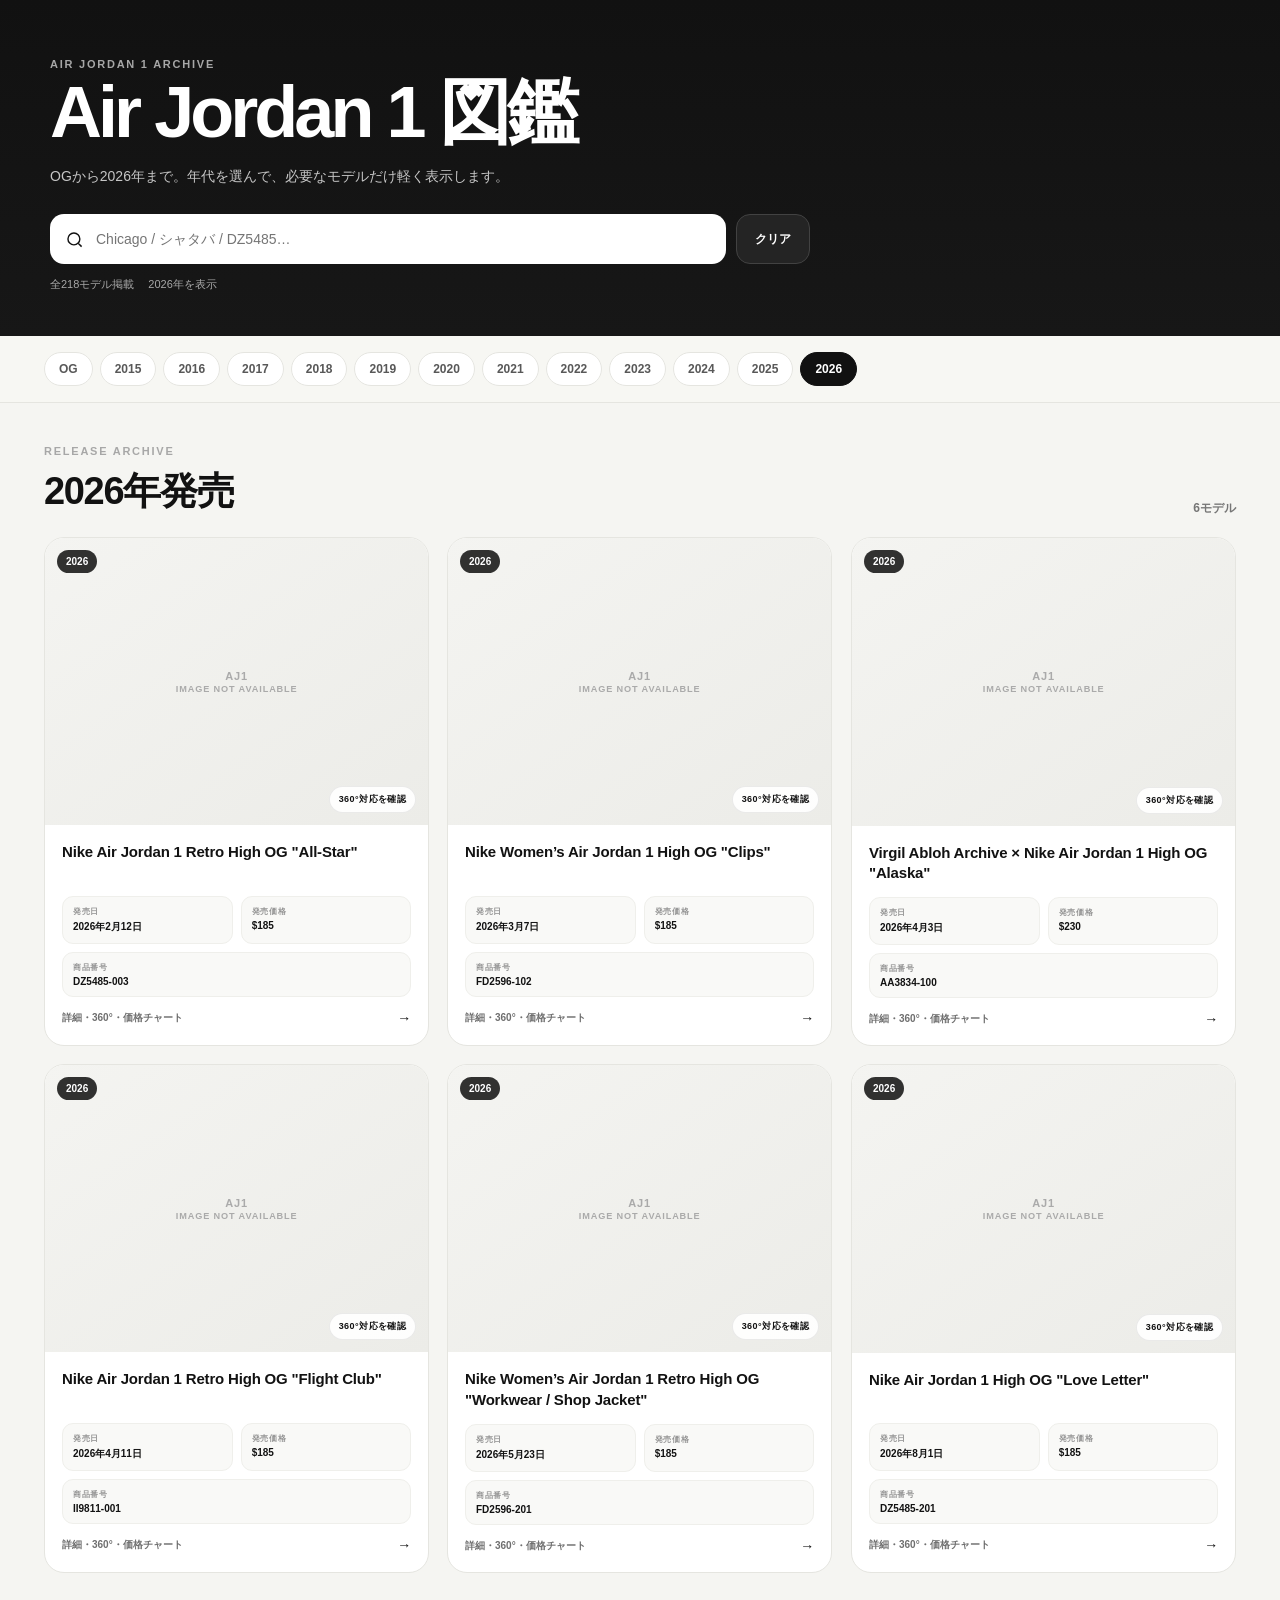
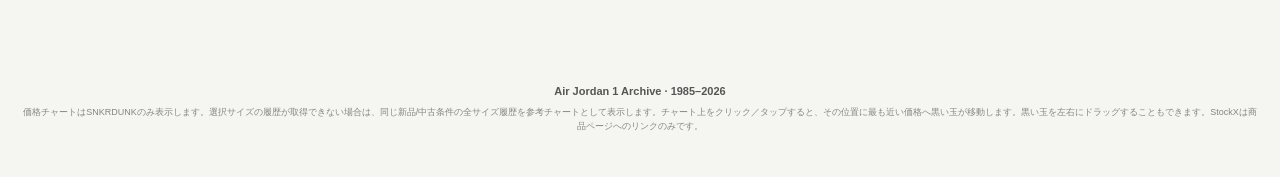
==== snker.html @ d8d4a109 "Add files via upload" ====
<!DOCTYPE html>
<html lang="ja">
<head>
  <meta charset="utf-8">
  <meta name="viewport" content="width=device-width, initial-scale=1">
  <meta name="description" content="Air Jordan 1を発売年代順に探せるスニーカー図鑑。360°ビューとSNKRDUNK価格チャートに対応。">
  <title>Air Jordan 1 Archive</title>
  <link rel="preconnect" href="https://images.stockx.com">
  <link rel="preconnect" href="https://cdn.snkrdunk.com">
  <link rel="stylesheet" href="snker.css?v=22">
  <script src="snker.js?v=22" defer></script>
</head>
<body>
  <header class="site-header">
    <div class="hero-inner">
      <p class="eyebrow">AIR JORDAN 1 ARCHIVE</p>
      <h1>Air Jordan 1 図鑑</h1>
      <p class="hero-copy">OGから2026年まで。年代を選んで、必要なモデルだけ軽く表示します。</p>
      <div class="search-row">
        <label class="search-box">
          <span class="sr-only">モデル名・カラー・商品番号を検索</span>
          <svg viewBox="0 0 24 24" aria-hidden="true"><path d="m21 21-4.35-4.35m2.1-5.4a7.5 7.5 0 1 1-15 0 7.5 7.5 0 0 1 15 0Z"/></svg>
          <input id="searchInput" type="search" autocomplete="off" placeholder="Chicago / シャタバ / DZ5485…">
        </label>
        <button id="clearBtn" class="clear-btn" type="button">クリア</button>
      </div>
      <div class="hero-status">
        <span id="resultCount">データを読み込み中…</span>
        <span id="modeLabel">2026年を表示</span>
      </div>
    </div>
  </header>

  <nav class="year-nav" aria-label="発売年代">
    <div id="yearNav" class="year-nav-inner"></div>
  </nav>

  <main class="archive-main">
    <section class="section-head">
      <div>
        <p class="section-kicker">RELEASE ARCHIVE</p>
        <h2 id="sectionTitle">2026年発売</h2>
      </div>
      <p id="sectionCount" class="section-count"></p>
    </section>

    <div id="loadingState" class="state-card">スニーカーデータを読み込んでいます…</div>
    <div id="emptyState" class="state-card" hidden>該当するモデルがありません。</div>
    <div id="sneakerGrid" class="sneaker-grid" aria-live="polite"></div>
  </main>

  <button id="scrollTopBtn" class="scroll-top" type="button" aria-label="ページ上部へ戻る">↑</button>

  <dialog id="detailDialog" class="detail-dialog">
    <div class="dialog-shell">
      <button id="closeDialogBtn" class="dialog-close" type="button" aria-label="閉じる">×</button>
      <div id="detailContent"></div>
    </div>
  </dialog>

  <footer class="site-footer">
    <p>Air Jordan 1 Archive · 1985–2026</p>
    <small>価格チャートはSNKRDUNKのみ表示します。選択サイズの履歴が取得できない場合は、同じ新品/中古条件の全サイズ履歴を参考チャートとして表示します。チャート上をクリック／タップすると、その位置に最も近い価格へ黒い玉が移動します。黒い玉を左右にドラッグすることもできます。StockXは商品ページへのリンクのみです。</small>
  </footer>
</body>
</html>
---- snker.css ----
:root{
  --bg:#f5f5f2;--surface:#fff;--surface-2:#f9f9f7;--text:#121212;--muted:#767676;
  --line:#e5e5e0;--strong:#191919;--stockx:#066b3b;--snkr:#111111;--shadow:0 18px 46px rgba(0,0,0,.08);
  --nav-h:66px;--radius:20px;
}
*{box-sizing:border-box}
html{scroll-behavior:smooth;background:var(--bg)}
body{margin:0;background:var(--bg);color:var(--text);font-family:Inter,"Helvetica Neue",Arial,"Noto Sans JP",sans-serif;-webkit-font-smoothing:antialiased}
button,input,select{font:inherit}
button,a{-webkit-tap-highlight-color:transparent}
a{color:inherit}
.sr-only{position:absolute;width:1px;height:1px;padding:0;margin:-1px;overflow:hidden;clip:rect(0,0,0,0);white-space:nowrap;border:0}
.site-header{background:linear-gradient(180deg,#111 0%,#171717 100%);color:#fff;padding:58px 24px 44px}
.hero-inner{max-width:1180px;margin:auto}
.eyebrow,.section-kicker{margin:0 0 9px;font-size:11px;font-weight:900;letter-spacing:.16em;color:#a7a7a7}
h1{margin:0;font-size:clamp(36px,6vw,72px);line-height:.94;letter-spacing:-.055em}
.hero-copy{margin:18px 0 26px;max-width:700px;color:#c6c6c6;line-height:1.7;font-size:14px}
.search-row{display:flex;gap:10px;max-width:760px}
.search-box{height:50px;flex:1;display:flex;align-items:center;gap:10px;padding:0 15px;background:#fff;border-radius:14px;color:#111}
.search-box svg{width:19px;height:19px;fill:none;stroke:currentColor;stroke-width:1.8;flex:none}
.search-box input{width:100%;border:0;outline:0;background:transparent;font-size:14px}
.clear-btn{border:1px solid #424242;background:#242424;color:#fff;border-radius:14px;padding:0 18px;font-size:12px;font-weight:800;cursor:pointer}
.hero-status{margin-top:13px;display:flex;gap:14px;flex-wrap:wrap;color:#a8a8a8;font-size:11px}
.year-nav{position:sticky;top:0;z-index:100;background:rgba(247,247,244,.92);backdrop-filter:blur(18px);-webkit-backdrop-filter:blur(18px);border-bottom:1px solid var(--line)}
.year-nav-inner{max-width:1240px;height:var(--nav-h);margin:auto;padding:0 24px;display:flex;align-items:center;gap:7px;overflow-x:auto;scrollbar-width:none}
.year-nav-inner::-webkit-scrollbar{display:none}
.year-btn{flex:none;border:1px solid var(--line);background:#fff;border-radius:999px;padding:9px 14px;font-size:12px;font-weight:850;color:#585858;cursor:pointer;transition:.18s ease}
.year-btn:hover{transform:translateY(-1px);border-color:#bcbcbc;color:#111}
.year-btn.active{background:#111;color:#fff;border-color:#111}
.archive-main{max-width:1240px;margin:auto;padding:42px 24px 80px;min-height:70vh}
.section-head{display:flex;align-items:end;justify-content:space-between;gap:16px;margin-bottom:20px}
.section-head h2{margin:0;font-size:clamp(25px,4vw,38px);letter-spacing:-.035em}
.section-count{margin:0;color:var(--muted);font-size:12px;font-weight:800}
.sneaker-grid{display:grid;grid-template-columns:repeat(3,minmax(0,1fr));gap:18px}
.sneaker-card{min-width:0;background:var(--surface);border:1px solid var(--line);border-radius:var(--radius);overflow:hidden;cursor:pointer;transition:transform .2s ease,box-shadow .2s ease,border-color .2s ease;content-visibility:auto;contain-intrinsic-size:430px}
.sneaker-card:hover{transform:translateY(-3px);box-shadow:var(--shadow);border-color:#d1d1cc}
.card-image-wrap{position:relative;aspect-ratio:4/3;background:linear-gradient(145deg,#f4f4f1,#ecece8);display:grid;place-items:center;overflow:hidden}
.card-image{width:100%;height:100%;object-fit:contain;padding:18px;display:block;transition:transform .25s ease}
.sneaker-card:hover .card-image{transform:scale(1.025)}
.image-placeholder{width:100%;height:100%;display:grid;place-items:center;color:#aaa;font-weight:900;letter-spacing:.08em;font-size:11px;text-align:center}
.card-year{position:absolute;top:12px;left:12px;padding:6px 9px;border-radius:999px;background:rgba(17,17,17,.86);color:#fff;font-size:10px;font-weight:900;backdrop-filter:blur(8px)}
.card-360{position:absolute;right:12px;bottom:12px;padding:6px 9px;border-radius:999px;background:rgba(255,255,255,.9);border:1px solid rgba(0,0,0,.08);font-size:9px;font-weight:900;letter-spacing:.05em}
.card-body{padding:17px 17px 18px}
.card-title{margin:0;min-height:2.65em;font-size:15px;line-height:1.35;letter-spacing:-.012em}
.card-meta{margin-top:14px;display:grid;grid-template-columns:1fr 1fr;gap:8px}
.card-meta-item{min-width:0;background:var(--surface-2);border:1px solid #efefeb;border-radius:11px;padding:9px 10px}
.card-meta-label{display:block;margin-bottom:3px;color:#939393;font-size:8px;font-weight:900;letter-spacing:.08em}
.card-meta-value{display:block;font-size:10px;font-weight:850;white-space:nowrap;overflow:hidden;text-overflow:ellipsis}
.card-sku{grid-column:1/-1}
.card-open{margin-top:13px;display:flex;align-items:center;justify-content:space-between;color:#6f6f6f;font-size:10px;font-weight:800}
.card-open::after{content:'→';font-size:14px;color:#111}
.state-card{border:1px dashed #cfcfca;border-radius:18px;background:rgba(255,255,255,.55);padding:42px 20px;text-align:center;color:#777;font-size:13px}
.scroll-top{position:fixed;right:22px;bottom:22px;width:46px;height:46px;border:0;border-radius:50%;background:#111;color:#fff;box-shadow:0 10px 28px rgba(0,0,0,.2);display:none;place-items:center;z-index:90;cursor:pointer}
.scroll-top.show{display:grid}
.site-footer{text-align:center;padding:32px 20px 44px;color:#858585;font-size:11px}
.site-footer p{margin:0 0 8px;color:#555;font-weight:800}.site-footer small{font-size:9px}
.detail-dialog{width:min(1160px,calc(100% - 28px));max-width:none;max-height:calc(100vh - 28px);padding:0;border:0;border-radius:24px;background:transparent;overflow:visible}
.detail-dialog::backdrop{background:rgba(0,0,0,.68);backdrop-filter:blur(5px)}
.dialog-shell{position:relative;max-height:calc(100vh - 28px);overflow:auto;background:#f7f7f4;border-radius:24px;box-shadow:0 26px 80px rgba(0,0,0,.38)}
.dialog-close{position:sticky;float:right;top:14px;right:14px;z-index:5;width:40px;height:40px;border:1px solid #ddd;background:rgba(255,255,255,.92);border-radius:50%;font-size:25px;line-height:1;cursor:pointer;box-shadow:0 5px 18px rgba(0,0,0,.08)}
.detail-grid{display:grid;grid-template-columns:minmax(0,1.05fr) minmax(360px,.95fr);gap:0;min-height:650px}
.detail-media{padding:34px;background:#ecece8;display:flex;flex-direction:column;gap:14px;min-width:0}
.detail-info{padding:40px 34px 34px;min-width:0;background:#fff}
.viewer-stage{position:relative;flex:1;min-height:420px;display:grid;place-items:center;background:#f5f5f1;border:1px solid #deded9;border-radius:20px;overflow:hidden;touch-action:pan-y}
.viewer-stage.has-360{cursor:grab}.viewer-stage.has-360:active{cursor:grabbing}
.viewer-image{width:100%;height:100%;max-height:560px;object-fit:contain;padding:22px;user-select:none;-webkit-user-drag:none}
.viewer-badge{position:absolute;left:14px;top:14px;background:#111;color:#fff;border-radius:999px;padding:7px 10px;font-size:9px;font-weight:900;letter-spacing:.08em}
.viewer-help{position:absolute;left:14px;bottom:14px;background:rgba(255,255,255,.9);border-radius:999px;padding:7px 10px;font-size:9px;font-weight:800;color:#555}
.viewer-count{position:absolute;right:14px;bottom:14px;background:rgba(17,17,17,.86);color:#fff;border-radius:999px;padding:7px 10px;font-size:9px;font-weight:900}
.viewer-arrow{position:absolute;top:50%;transform:translateY(-50%);width:42px;height:42px;border:1px solid #ddd;background:rgba(255,255,255,.9);border-radius:50%;font-size:25px;cursor:pointer}.viewer-prev{left:12px}.viewer-next{right:12px}
.viewer-actions{display:flex;gap:9px;flex-wrap:wrap}
.viewer-status{display:flex;align-items:center;color:#707070;font-size:10px;font-weight:750}
.detail-eyebrow{margin:0 0 9px;color:#999;font-size:10px;font-weight:900;letter-spacing:.13em}
.detail-title{margin:0;font-size:clamp(25px,3.3vw,42px);line-height:1.05;letter-spacing:-.045em}
.detail-meta{margin:22px 0;display:grid;grid-template-columns:repeat(3,1fr);gap:8px}
.detail-meta-item{border:1px solid var(--line);border-radius:13px;padding:11px;background:#fafaf8;min-width:0}
.detail-meta-item span{display:block;color:#8d8d8d;font-size:8px;font-weight:900;letter-spacing:.08em;margin-bottom:4px}.detail-meta-item strong{display:block;font-size:11px;line-height:1.35;word-break:break-word}
.market-section{margin-top:18px;border:1px solid var(--line);border-radius:16px;background:#fafaf8;overflow:hidden}
.market-section>summary{cursor:pointer;list-style:none;padding:14px 15px;font-size:12px;font-weight:900;display:flex;justify-content:space-between;align-items:center}.market-section>summary::-webkit-details-marker{display:none}.market-section>summary::after{content:'＋';font-size:18px;color:#777}.market-section[open]>summary::after{content:'−'}
.market-inner{padding:0 12px 12px}.market-note{margin:0 0 10px;color:#888;font-size:9px;line-height:1.55}
.market-grid{display:grid;grid-template-columns:1fr;gap:9px}.market-source{border:1px solid #e1e1dd;border-radius:13px;background:#fff;padding:11px;min-width:0}
.market-source-head{display:flex;align-items:center;justify-content:space-between;gap:8px;margin-bottom:9px}.market-source-head strong{font-size:12px}.market-stockx .market-source-head strong{color:var(--stockx)}.market-snkr .market-source-head strong{color:var(--snkr)}
.market-status{font-size:8px;font-weight:900;color:#888;background:#f1f1ef;padding:4px 7px;border-radius:999px}.market-status.ok{background:#e6f5ed;color:#176846}.market-status.warn{background:#fff3d5;color:#8a6410}.market-status.error{background:#fde8ec;color:#9b2337}
.market-controls{display:flex;align-items:center;justify-content:space-between;gap:7px;flex-wrap:wrap;margin-bottom:8px}.market-controls label{font-size:9px;font-weight:850;color:#666}.market-size{margin-left:4px;border:1px solid #dadad6;border-radius:8px;background:#fff;padding:5px 7px;font-size:10px;font-weight:800}
.market-condition{display:flex;border:1px solid #ddd;border-radius:9px;overflow:hidden}.market-condition button{border:0;background:#fff;padding:6px 9px;font-size:9px;font-weight:850;cursor:pointer}.market-condition button.active{background:#111;color:#fff}
.market-chart-box{position:relative;min-height:170px;border-radius:10px;background:#fafaf8;overflow:hidden}.market-chart{width:100%;height:auto;display:block}.market-empty{min-height:170px;display:grid;place-items:center;text-align:center;padding:18px;color:#888;font-size:9px;line-height:1.6}.market-metrics{display:grid;grid-template-columns:repeat(2,1fr);gap:6px;margin-top:8px}.market-metric{border:1px solid #ecece8;border-radius:9px;padding:7px 8px}.market-metric span{display:block;color:#999;font-size:7px;font-weight:850}.market-metric strong{display:block;margin-top:2px;font-size:9px}
.market-actions{display:flex;gap:6px;flex-wrap:wrap;margin-top:8px}.market-open{display:inline-flex;align-items:center;justify-content:center;border:1px solid #111;border-radius:9px;padding:7px 9px;font-size:9px;font-weight:900;text-decoration:none;cursor:pointer;background:#fff;color:#111}
.detail-links{display:flex;gap:9px;flex-wrap:wrap;margin-top:18px}.product-link{display:inline-flex;align-items:center;justify-content:center;min-width:116px;border-radius:12px;padding:11px 14px;text-decoration:none;font-size:11px;font-weight:900;border:1px solid #ddd;background:#fff}.product-link.stockx{background:#0d6b3f;color:#fff;border-color:#0d6b3f}.product-link.snkrdunk{background:#111;color:#fff;border-color:#111}
@media(max-width:940px){.sneaker-grid{grid-template-columns:repeat(2,minmax(0,1fr))}.detail-grid{grid-template-columns:1fr}.detail-media{min-height:500px}.detail-info{padding-top:20px}.detail-meta{grid-template-columns:1fr 1fr}.detail-meta-item:last-child{grid-column:1/-1}}
@media(max-width:620px){:root{--nav-h:58px}.site-header{padding:42px 16px 30px}.search-row{flex-direction:column}.clear-btn{height:42px}.year-nav-inner{padding:0 14px}.archive-main{padding:28px 14px 62px}.sneaker-grid{grid-template-columns:1fr;gap:13px}.card-title{min-height:0}.section-head{align-items:start}.detail-dialog{width:calc(100% - 12px);max-height:calc(100vh - 12px)}.dialog-shell{max-height:calc(100vh - 12px);border-radius:18px}.detail-media{padding:18px;min-height:390px}.viewer-stage{min-height:330px}.detail-info{padding:20px 18px 26px}.detail-meta{grid-template-columns:1fr}.detail-meta-item:last-child{grid-column:auto}.market-metrics{grid-template-columns:1fr 1fr}}

.market-snkr .market-source-head strong{display:inline-flex;align-items:center;background:#111;color:#fff!important;border-radius:8px;padding:5px 9px}
.market-snkr .market-open{background:#111;color:#fff;border-color:#111}
.market-stockx .market-open{background:#0d6b3f;color:#fff;border-color:#0d6b3f}


/* v4 market chart fixes */
[hidden]{display:none!important}
.market-chart-shell{border:1px solid #ecece7;border-radius:12px;background:#fafaf8;overflow:hidden}
.market-chart-head{display:flex;align-items:center;justify-content:space-between;gap:10px;padding:10px 12px 4px}
.market-chart-title{font-size:10px;font-weight:900;color:#333}
.market-selection{font-size:8px;font-weight:850;color:#8b8b8b;background:#f0f0ed;border-radius:999px;padding:5px 8px}
.market-chart-box{position:relative;min-height:210px;background:#fafaf8;overflow:hidden}
.market-chart{width:100%;height:auto;min-height:210px;display:block}
.market-empty{min-height:210px;display:grid;place-items:center;text-align:center;padding:24px;color:#888;font-size:10px;line-height:1.7}
.market-loading{position:absolute;inset:0;z-index:3;display:flex;flex-direction:column;align-items:center;justify-content:center;gap:9px;background:rgba(250,250,248,.92);color:#777;font-size:9px;font-weight:800}
.market-spinner{width:22px;height:22px;border:2px solid #dadad5;border-top-color:#111;border-radius:50%;animation:market-spin .7s linear infinite}
@keyframes market-spin{to{transform:rotate(360deg)}}
.market-source.is-loading .market-controls{opacity:.65}
.market-footnote{margin:8px 2px 0;color:#9a9a9a;font-size:8px;line-height:1.55}
.market-metrics{grid-template-columns:repeat(4,minmax(0,1fr))}
.market-metric{background:#fff}
@media(max-width:620px){.market-metrics{grid-template-columns:1fr 1fr}.market-chart{min-height:190px}.market-chart-box,.market-empty{min-height:190px}}


/* v5 market reliability / chart visibility */
.market-section[open] > summary{border-bottom:1px solid #ecece7}
.market-scope{margin:4px 12px 9px;padding:7px 9px;border-radius:9px;font-size:8px;font-weight:900;line-height:1.4}
.market-scope.ok{background:#edf7f1;color:#176846}
.market-scope.warn{background:#fff5da;color:#8a6410}
.market-scope.error{background:#fdebee;color:#9b2337}
.market-chart-box{min-height:230px}
.market-chart{min-height:230px}
.market-empty{min-height:230px}
.market-loading[hidden]{display:none!important}
.market-loading:not([hidden]){display:flex!important}
.market-source:not(.is-loading) .market-loading{display:none!important}
.market-source.is-loading .market-loading{display:flex!important}
.market-source.is-loading .market-empty{visibility:hidden}
.market-source .market-open{min-width:150px}
@media(max-width:620px){.market-chart,.market-chart-box,.market-empty{min-height:205px}}


/* v6 market price state */
.market-current{display:flex;align-items:baseline;gap:9px;flex-wrap:wrap;margin:2px 0 10px;padding:11px 12px;border:1px solid #e8e8e3;border-radius:11px;background:#fff}
.market-current>span{font-size:8px;font-weight:900;color:#8d8d8d;letter-spacing:.06em}
.market-current>strong{font-size:22px;line-height:1;font-weight:950;letter-spacing:-.03em;color:#111}
.market-current>small{margin-left:auto;font-size:8px;font-weight:850;color:#777}
.market-current.is-reference{background:#fff9e8;border-color:#f0dda1}
.market-chart:not([hidden]){display:block!important;width:100%!important;height:230px!important}
.market-chart[hidden]{display:none!important}
@media(max-width:620px){.market-current>strong{font-size:19px}.market-current>small{width:100%;margin-left:0}.market-chart:not([hidden]){height:205px!important}}

/* v7: SNKRDUNK-only market panel */
.market-grid{grid-template-columns:minmax(0,1fr)!important;}
.market-snkr{width:100%;}
.market-empty-standalone{padding:20px;border:1px dashed #d6d6d1;border-radius:12px;background:#fafaf8;color:#777;font-size:13px;text-align:center;}

/* v8: SNKRDUNK-only scrollable history chart */
.market-stockx{display:none!important;}
.market-chart-nav{display:flex;align-items:center;justify-content:space-between;gap:8px;padding:7px 10px;border-top:1px solid #ecece7;background:#fff;}
.market-chart-nav[hidden]{display:none!important;}
.market-chart-nav button{border:1px solid #d8d8d3;background:#fff;color:#111;border-radius:999px;padding:6px 10px;font-size:9px;font-weight:900;cursor:pointer;white-space:nowrap;}
.market-chart-nav button:hover{background:#111;color:#fff;border-color:#111;}
.market-chart-nav span{font-size:8px;color:#888;font-weight:800;text-align:center;}
.market-chart-box{overflow-x:auto;overflow-y:hidden;cursor:grab;scroll-behavior:smooth;overscroll-behavior-x:contain;scrollbar-width:thin;touch-action:pan-x pan-y;-webkit-overflow-scrolling:touch;}
.market-chart-box.is-dragging{cursor:grabbing;scroll-behavior:auto;user-select:none;}
.market-chart-box::-webkit-scrollbar{height:8px}.market-chart-box::-webkit-scrollbar-track{background:#efefeb}.market-chart-box::-webkit-scrollbar-thumb{background:#bcbcb5;border-radius:999px}
.market-chart:not([hidden]){max-width:none!important;min-width:620px!important;display:block!important;}
.market-chart-tooltip{position:absolute;z-index:5;min-width:100px;padding:8px 10px;border-radius:10px;background:#111;color:#fff;pointer-events:none;box-shadow:0 6px 24px rgba(0,0,0,.18);}
.market-chart-tooltip[hidden]{display:none!important;}
.market-chart-tooltip strong,.market-chart-tooltip span{display:block}.market-chart-tooltip strong{font-size:12px}.market-chart-tooltip span{margin-top:2px;font-size:8px;color:#cfcfcf}
@media(max-width:620px){.market-chart-nav span{display:none}.market-chart-nav{justify-content:space-between}.market-chart:not([hidden]){min-width:620px!important}}


/* v9: past-price history visibility */
.market-history{border-top:1px solid #ecece7;background:#fff;padding:10px 12px 12px;}
.market-history[hidden]{display:none!important;}
.market-history-head{display:flex;align-items:center;justify-content:space-between;gap:10px;margin-bottom:7px;}
.market-history-head strong{font-size:10px;font-weight:950;color:#222;}
.market-history-head span{font-size:8px;font-weight:800;color:#888;}
.market-history-list{max-height:210px;overflow:auto;border:1px solid #ecece7;border-radius:10px;background:#fafaf8;overscroll-behavior:contain;}
.market-history-row{display:grid;grid-template-columns:1fr auto auto;align-items:center;gap:10px;padding:9px 11px;border-bottom:1px solid #e9e9e4;font-size:10px;}
.market-history-row:last-child{border-bottom:0;}
.market-history-row span{color:#777;font-weight:800;}
.market-history-row strong{font-size:11px;color:#111;}
.market-history-row em{font-style:normal;font-size:7px;font-weight:950;background:#111;color:#fff;border-radius:999px;padding:3px 6px;}
.market-history-row.latest{background:#fff;}
@media(max-width:620px){.market-history-list{max-height:185px}.market-chart-box{touch-action:auto}.market-chart:not([hidden]){min-width:760px!important}}


/* v10: SNKRDUNK風のドラッグ可能な価格ポイント */
.market-chart-guide{display:flex;align-items:center;justify-content:space-between;gap:12px;padding:8px 12px;border-top:1px solid #ecece7;background:#fff}
.market-chart-guide[hidden]{display:none!important}
.market-chart-guide span{font-size:9px;font-weight:850;color:#666}
.market-chart-guide button{border:1px solid #d8d8d3;background:#111;color:#fff;border-radius:999px;padding:6px 11px;font-size:9px;font-weight:900;cursor:pointer}
.market-chart-guide button:hover{opacity:.82}
.market-chart-box{overflow:hidden!important;cursor:default!important;touch-action:pan-y!important}
.market-chart{min-width:0!important;max-width:100%!important;width:100%!important;cursor:crosshair;touch-action:pan-y;user-select:none;-webkit-user-select:none}
.market-chart.is-selecting{cursor:grabbing}
.chart-cursor{pointer-events:none}
.chart-cursor-halo{filter:drop-shadow(0 2px 5px rgba(0,0,0,.12))}
.market-current.is-history{background:#f6f6f2;border-color:#dcdcd4}
.market-current.is-history>span{color:#111}
.market-history{display:none!important}
.market-chart-nav{display:none!important}
@media(max-width:620px){.market-chart-guide span{font-size:8px}.market-chart-guide button{padding:6px 9px}.market-chart{height:230px!important;min-height:230px!important}}


/* v11: compact historical price cursor */
.chart-cursor-label{filter:drop-shadow(0 3px 8px rgba(0,0,0,.16))}
.chart-cursor-price{letter-spacing:.01em}
.market-current.is-history>small{font-weight:850;color:#777}


/* v12: SNKRDUNK風の価格カーソル操作 */
.market-chart{cursor:default!important;touch-action:pan-y!important;}
.chart-cursor{pointer-events:auto!important;cursor:grab;touch-action:none;outline:none;}
.chart-cursor.is-dragging{cursor:grabbing;}
.chart-cursor-line{pointer-events:none;}
.chart-cursor-hit{pointer-events:all;fill:transparent;cursor:grab;}
.chart-cursor-halo,.chart-cursor-dot,.chart-cursor-label,.chart-cursor-label-bg,.chart-cursor-price{pointer-events:all;cursor:grab;}
.chart-cursor.is-dragging .chart-cursor-hit,.chart-cursor.is-dragging .chart-cursor-halo,.chart-cursor.is-dragging .chart-cursor-dot,.chart-cursor.is-dragging .chart-cursor-label,.chart-cursor.is-dragging .chart-cursor-label-bg,.chart-cursor.is-dragging .chart-cursor-price{cursor:grabbing;}
.chart-cursor:focus-visible .chart-cursor-halo{stroke-width:3;filter:drop-shadow(0 0 0.25rem rgba(0,0,0,.18));}
.market-chart-guide span::before{content:'↔ ';font-weight:950;color:#111;}


/* v13: wide scrollable price history + draggable cursor */
.detail-dialog{width:min(1320px,calc(100% - 28px));}
.detail-grid{grid-template-columns:minmax(0,1.02fr) minmax(430px,.98fr);}
.market-chart-box{
  overflow-x:auto!important;
  overflow-y:hidden!important;
  cursor:grab!important;
  touch-action:pan-x pan-y!important;
  scroll-behavior:smooth;
  overscroll-behavior-x:contain;
  scrollbar-width:auto;
  -webkit-overflow-scrolling:touch;
}
.market-chart-box.is-panning{cursor:grabbing!important;scroll-behavior:auto;user-select:none;-webkit-user-select:none;}
.market-chart-box::-webkit-scrollbar{height:10px;}
.market-chart-box::-webkit-scrollbar-track{background:#ecece8;border-radius:999px;}
.market-chart-box::-webkit-scrollbar-thumb{background:#aaa9a2;border-radius:999px;border:2px solid #ecece8;}
.market-chart:not([hidden]){
  width:auto!important;
  max-width:none!important;
  min-width:980px!important;
  height:290px!important;
  min-height:290px!important;
  flex:none;
}
.chart-cursor{touch-action:none!important;}
.market-chart-guide span::before{content:'↔ ';}
@media(max-width:940px){.detail-dialog{width:calc(100% - 18px)}.detail-grid{grid-template-columns:1fr}.market-chart:not([hidden]){min-width:980px!important}}
@media(max-width:620px){.market-chart:not([hidden]){min-width:900px!important;height:270px!important;min-height:270px!important}.market-chart-box::-webkit-scrollbar{height:7px}}


/* v14: wider chart panel + cursor-safe padding + auto-follow friendly viewport */
.detail-dialog{width:min(1500px,calc(100% - 20px));}
.detail-grid{grid-template-columns:minmax(390px,.82fr) minmax(650px,1.18fr);}
.detail-info{min-width:0;}
.market-chart-box{
  min-height:300px;
  scroll-padding-left:150px;
  scroll-padding-right:190px;
}
.market-chart:not([hidden]){
  height:300px!important;
  min-height:300px!important;
}
.chart-cursor-label{overflow:visible;}
.chart-cursor-hit{r:30;}
@media(max-width:1180px){
  .detail-dialog{width:calc(100% - 16px);}
  .detail-grid{grid-template-columns:minmax(340px,.9fr) minmax(560px,1.1fr);}
}
@media(max-width:940px){
  .detail-grid{grid-template-columns:1fr;}
  .market-chart-box{min-height:285px;}
  .market-chart:not([hidden]){height:285px!important;min-height:285px!important;}
}
@media(max-width:620px){
  .market-chart-box{min-height:270px;scroll-padding-left:90px;scroll-padding-right:120px;}
  .market-chart:not([hidden]){height:270px!important;min-height:270px!important;}
}


/* v15: fixed viewport chart. The SVG viewBox pans instead of the DOM element scrolling. */
.market-chart-box{
  overflow:hidden!important;
  cursor:grab!important;
  touch-action:none!important;
  scrollbar-width:none!important;
}
.market-chart-box::-webkit-scrollbar{display:none!important;}
.market-chart-box.is-panning{cursor:grabbing!important;user-select:none;-webkit-user-select:none;}
.market-chart:not([hidden]){
  width:100%!important;
  min-width:0!important;
  max-width:100%!important;
  height:300px!important;
  min-height:300px!important;
  display:block!important;
  touch-action:none!important;
  user-select:none;
  -webkit-user-select:none;
}
.chart-cursor{pointer-events:auto!important;cursor:grab!important;touch-action:none!important;}
.chart-cursor.is-dragging{cursor:grabbing!important;}
.chart-cursor-label{pointer-events:all!important;}
.market-chart-guide span::before{content:'● ';font-weight:950;color:#111;}
@media(max-width:620px){
  .market-chart:not([hidden]){height:270px!important;min-height:270px!important;}
}


/* v17: chart interval switch + tap-to-inspect */
.market-interval{display:flex;justify-content:flex-end;gap:5px;padding:5px 12px 9px;background:#fafaf8;}
.market-interval button{border:1px solid #d9d9d4;background:#fff;color:#666;border-radius:999px;padding:6px 11px;font-size:9px;font-weight:900;cursor:pointer;min-height:30px;}
.market-interval button.active{background:#111;color:#fff;border-color:#111;}
.market-interval button:focus-visible{outline:2px solid #111;outline-offset:2px;}
.market-chart{cursor:pointer!important;}
.chart-cursor,.chart-cursor *{cursor:grab!important;}
.chart-cursor.is-dragging,.chart-cursor.is-dragging *{cursor:grabbing!important;}
@media(max-width:620px){.market-interval{justify-content:stretch}.market-interval button{flex:1;min-height:36px;font-size:10px;}}


/* v18: clearer interval tabs + tap-anywhere chart selection */
.market-interval-row{display:flex;align-items:center;justify-content:space-between;gap:10px;padding:7px 12px 10px;background:#fafaf8;border-top:1px solid #efefeb;}
.market-interval-label{font-size:9px;font-weight:900;color:#555;white-space:nowrap;}
.market-interval{padding:0!important;background:transparent!important;display:inline-flex!important;gap:0!important;border:1px solid #d7d7d1;border-radius:10px;overflow:hidden;}
.market-interval button{border:0!important;border-radius:0!important;min-width:76px;min-height:34px!important;padding:7px 12px!important;background:#fff!important;color:#666!important;}
.market-interval button+button{border-left:1px solid #d7d7d1!important;}
.market-interval button.active{background:#111!important;color:#fff!important;}
.market-chart-box{touch-action:pan-y!important;}
.market-chart{cursor:crosshair!important;}
.market-chart-guide span::before{content:'● '!important;}
@media(max-width:620px){.market-interval-row{align-items:stretch;flex-direction:column;gap:6px}.market-interval{width:100%;display:flex!important}.market-interval button{flex:1;min-height:42px!important;font-size:11px!important}.market-interval-label{font-size:10px}.market-chart-guide span{font-size:8px}}

/* v19: チャート全体をタップ対象にし、表示間隔タブを明確化 */
.market-chart-box{cursor:pointer!important;}
.market-chart{cursor:crosshair!important;}
.market-chart-box:active{cursor:crosshair!important;}
.market-interval button{cursor:pointer!important;}
.market-interval button.active{box-shadow:inset 0 0 0 1px #111;}


/* v20: chart tap is handled on pointerdown; cursor release keeps selected history point */
.market-chart{pointer-events:auto!important;}


/* v22: selected-size fallback chart + stable chart point selection */
.market-scope.warn{background:#fff7dc!important;color:#7a5a00!important;}
.market-scope.ok{background:#edf9f2!important;color:#16683b!important;}
.market-chart{pointer-events:auto!important;}
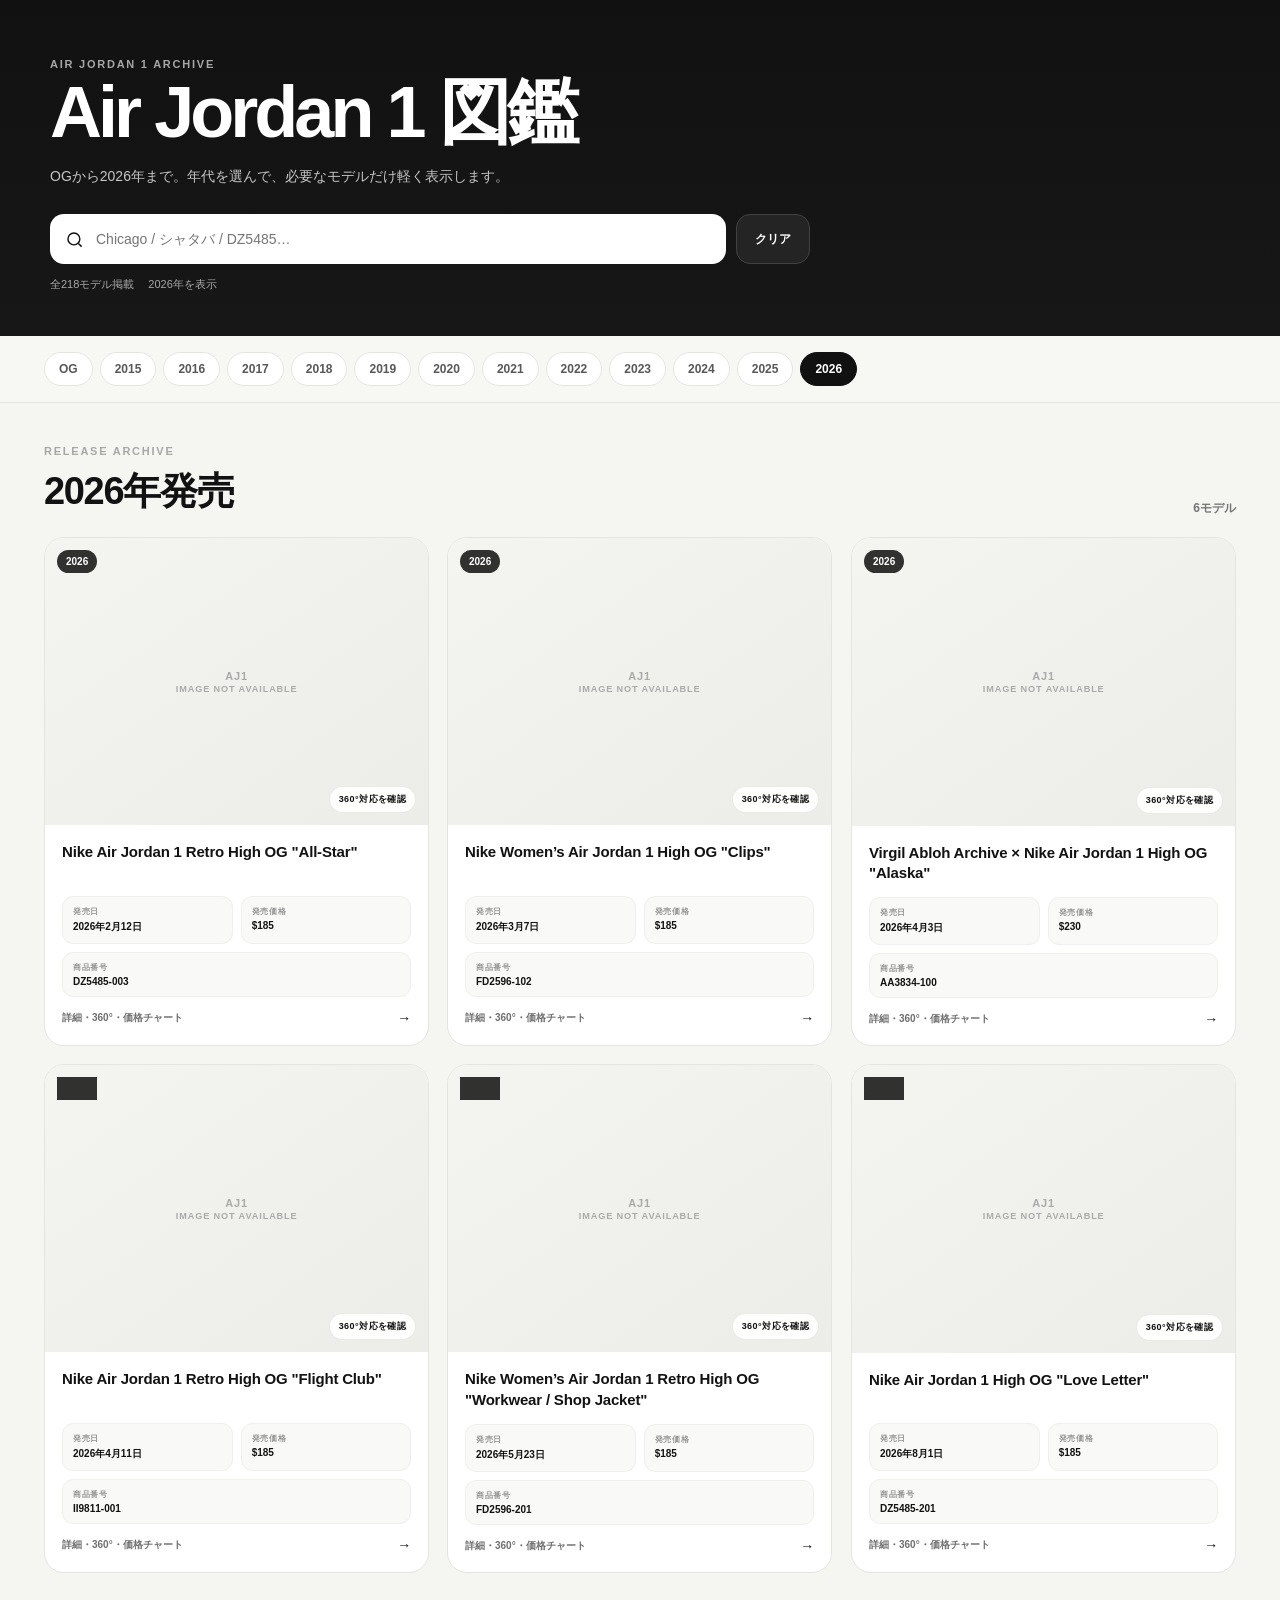
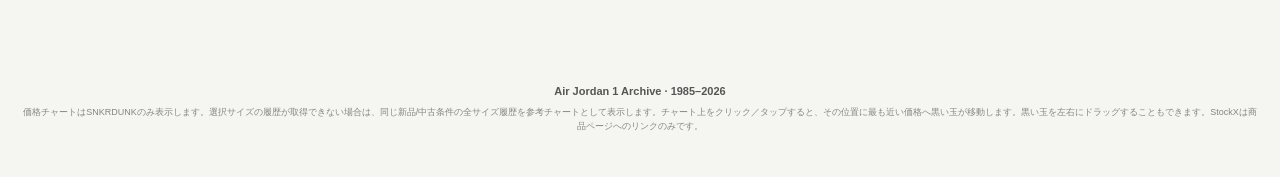
==== commit 6515195e: "Add files via upload" ====
--- a/snker.html
+++ b/snker.html
@@ -7,8 +7,8 @@
   <title>Air Jordan 1 Archive</title>
   <link rel="preconnect" href="https://images.stockx.com">
   <link rel="preconnect" href="https://cdn.snkrdunk.com">
-  <link rel="stylesheet" href="snker.css?v=22">
-  <script src="snker.js?v=22" defer></script>
+  <link rel="stylesheet" href="snker.css?v=25">
+  <script src="snker.js?v=25" defer></script>
 </head>
 <body>
   <header class="site-header">
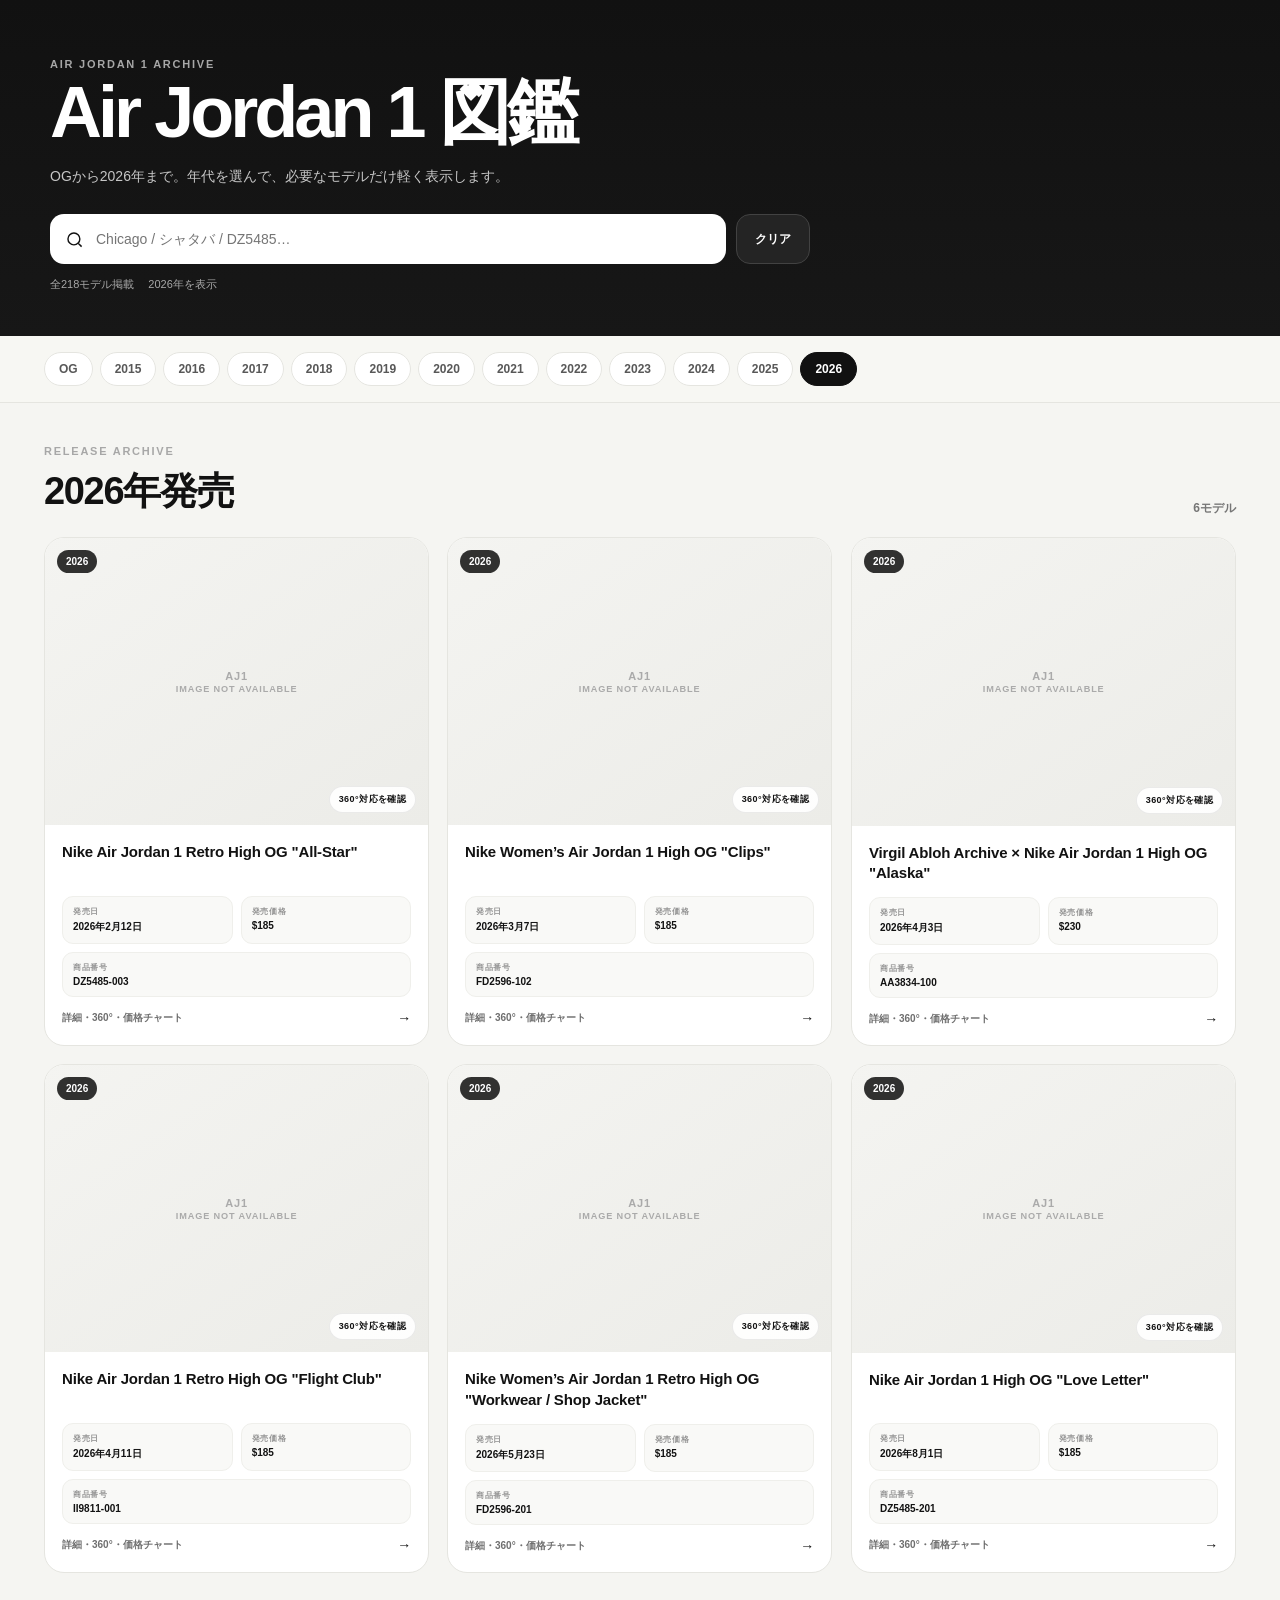
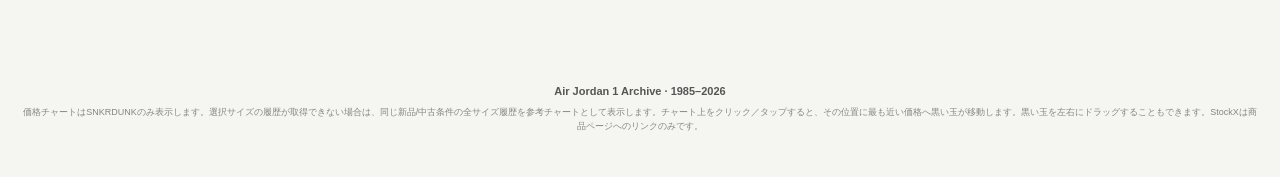
==== commit f80c9b56: "Add files via upload" ====
--- a/snker.html
+++ b/snker.html
@@ -7,8 +7,8 @@
   <title>Air Jordan 1 Archive</title>
   <link rel="preconnect" href="https://images.stockx.com">
   <link rel="preconnect" href="https://cdn.snkrdunk.com">
-  <link rel="stylesheet" href="snker.css?v=25">
-  <script src="snker.js?v=25" defer></script>
+  <link rel="stylesheet" href="snker.css?v=26">
+  <script src="snker.js?v=26" defer></script>
 </head>
 <body>
   <header class="site-header">
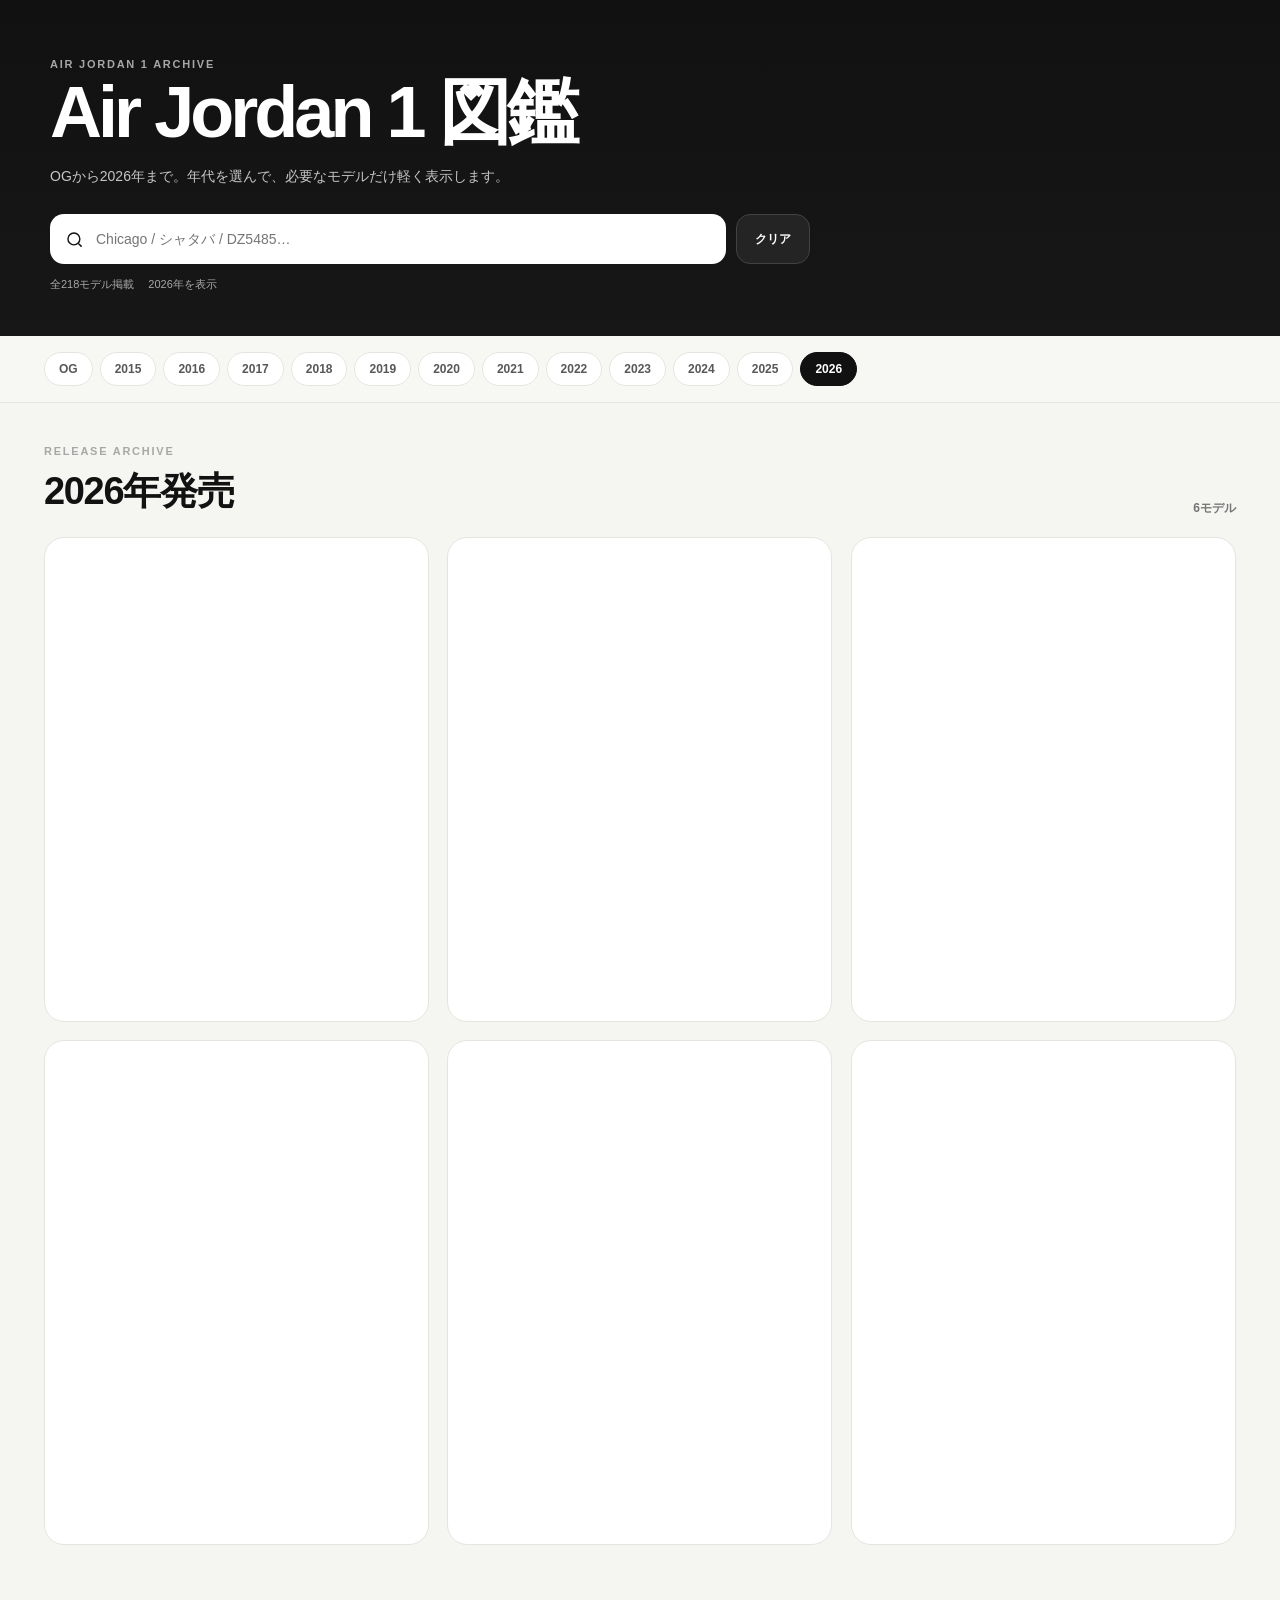
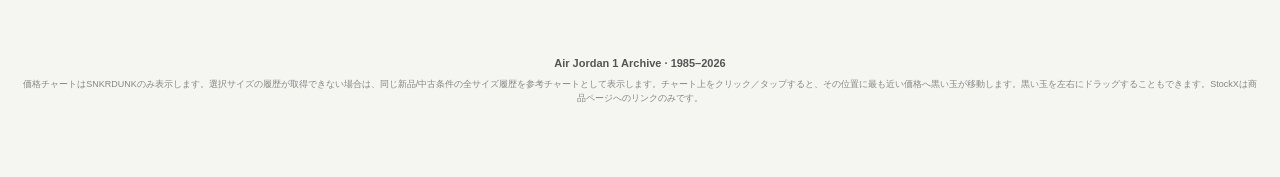
==== commit fd02dfe2: "Add files via upload" ====
--- a/snker.html
+++ b/snker.html
@@ -7,8 +7,8 @@
   <title>Air Jordan 1 Archive</title>
   <link rel="preconnect" href="https://images.stockx.com">
   <link rel="preconnect" href="https://cdn.snkrdunk.com">
-  <link rel="stylesheet" href="snker.css?v=26">
-  <script src="snker.js?v=26" defer></script>
+  <link rel="stylesheet" href="snker.css?v=27">
+  <script src="snker.js?v=27" defer></script>
 </head>
 <body>
   <header class="site-header">
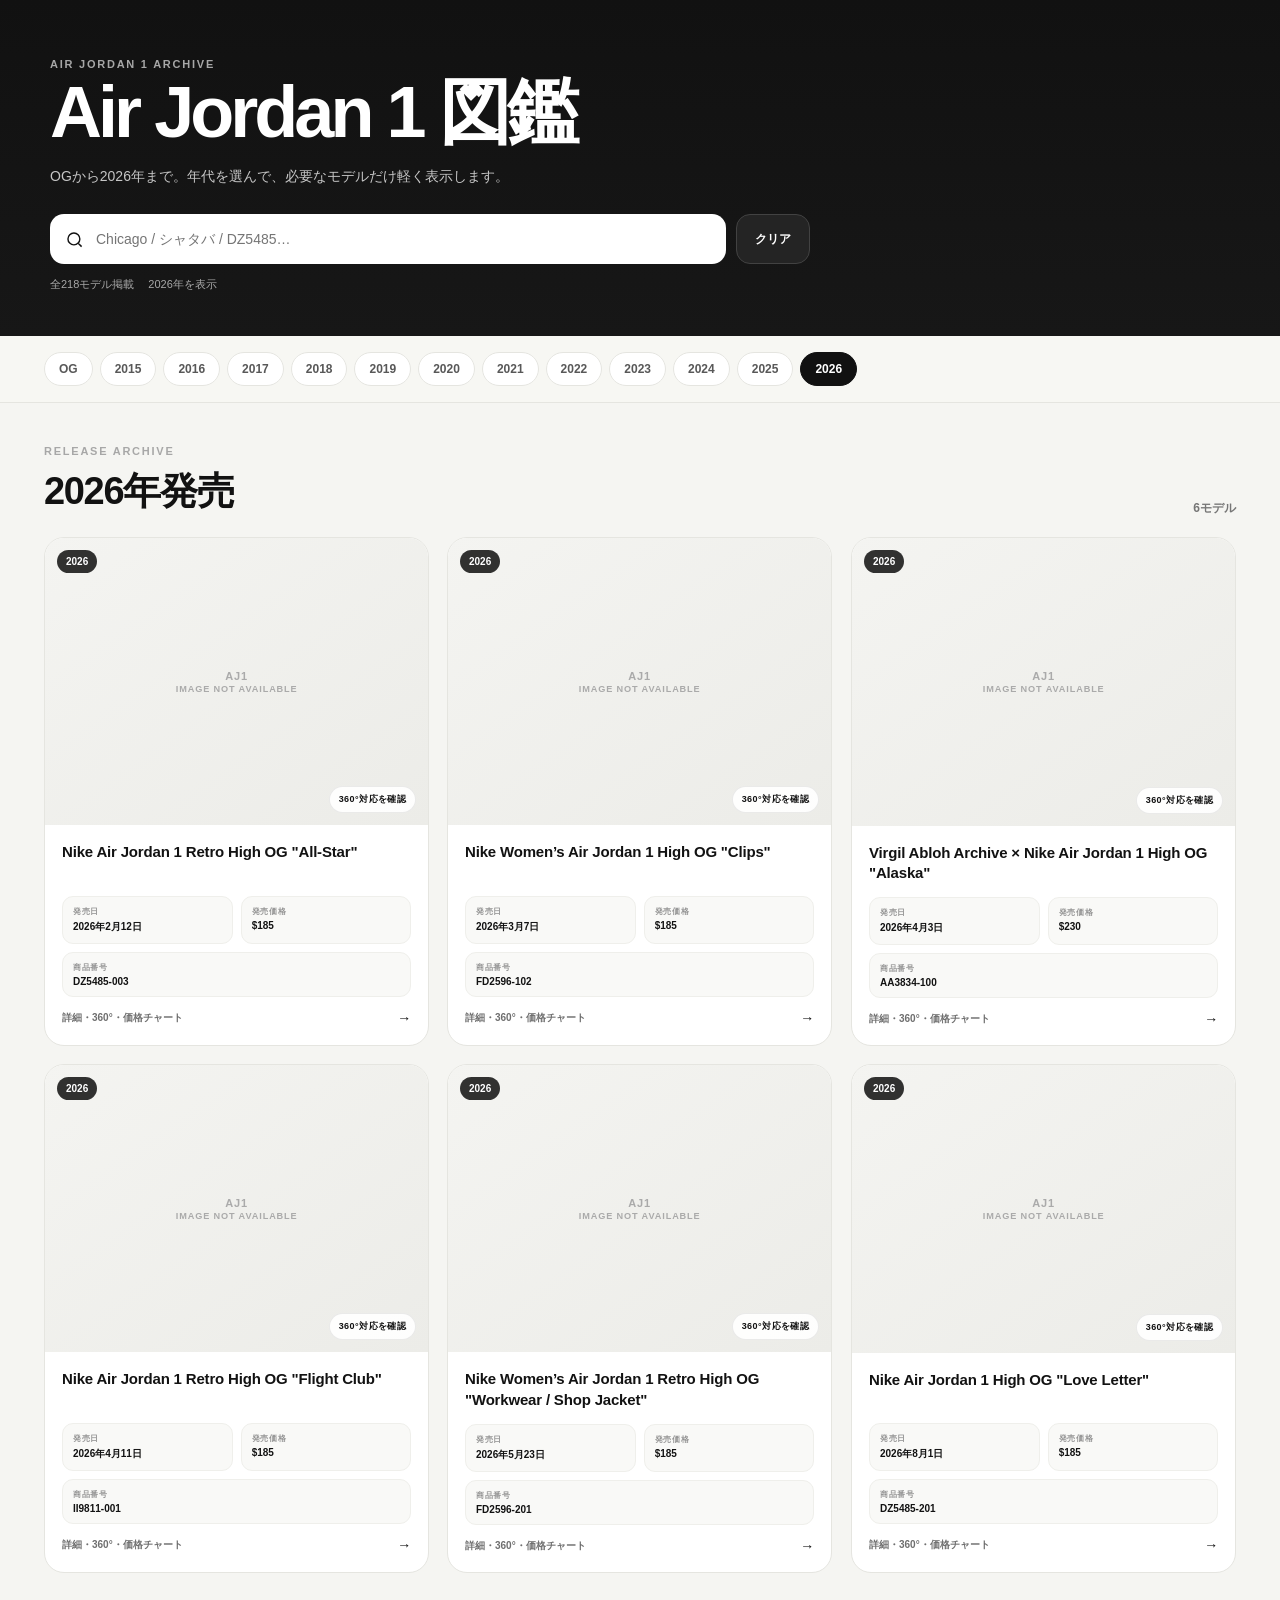
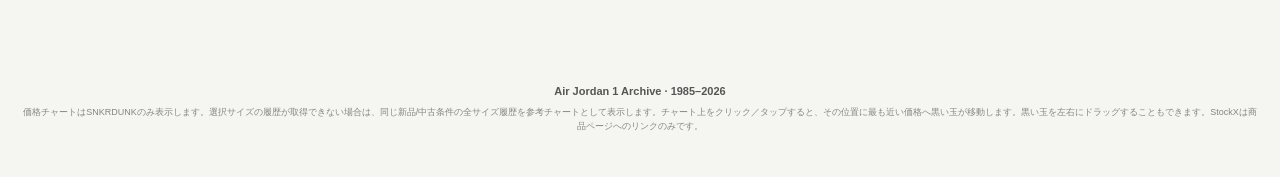
==== commit 64414279: "Add files via upload" ====
--- a/snker.html
+++ b/snker.html
@@ -7,8 +7,8 @@
   <title>Air Jordan 1 Archive</title>
   <link rel="preconnect" href="https://images.stockx.com">
   <link rel="preconnect" href="https://cdn.snkrdunk.com">
-  <link rel="stylesheet" href="snker.css?v=27">
-  <script src="snker.js?v=27" defer></script>
+  <link rel="stylesheet" href="snker.css?v=28">
+  <script src="snker.js?v=28" defer></script>
 </head>
 <body>
   <header class="site-header">
